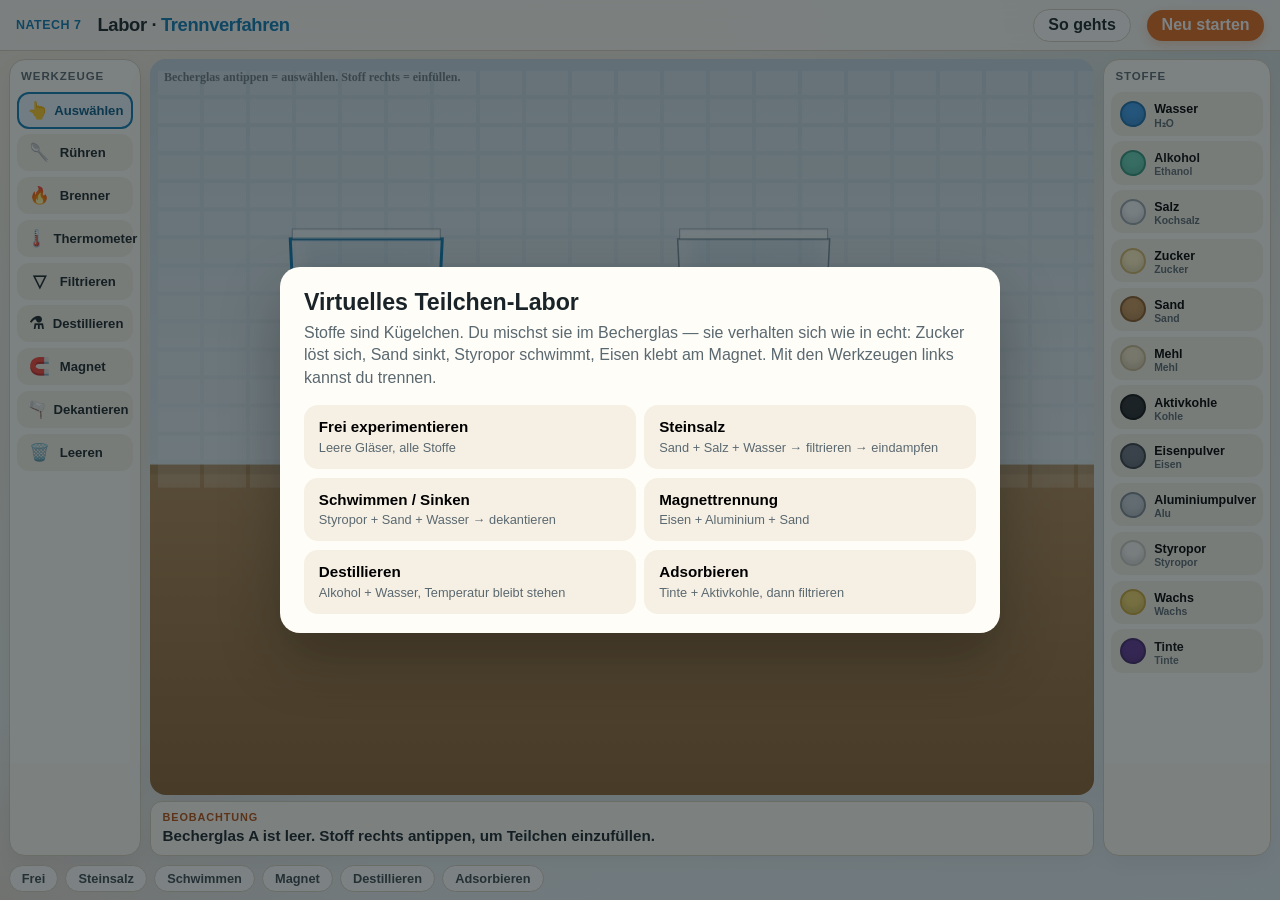
==== kapitel/6-arbeiten-im-labor/labor-trennverfahren.html @ 707d5e89 "Add a virtual particle lab for Trennverfahren. Students can mix substances as particles and try filt" ====
<!DOCTYPE html>
<html lang="de">
<head>
  <meta charset="UTF-8" />
  <meta name="viewport" content="width=device-width, initial-scale=1" />
  <title>Labor · Trennverfahren</title>
  <link rel="stylesheet" href="labor/labor.css" />
</head>
<body>
  <div class="app">
    <header class="top">
      <div class="badge">NaTech 7</div>
      <h1>Labor · <span>Trennverfahren</span></h1>
      <div class="grow"></div>
      <button class="btn ghost" type="button" id="btnHelp">So gehts</button>
      <button class="btn warn" type="button" id="btnReset">Neu starten</button>
    </header>

    <div class="workspace">
      <aside class="tools" id="tools"></aside>
      <div class="stage-wrap">
        <canvas id="lab" aria-label="Labor-Arbeitsfläche"></canvas>
        <div class="observe">
          <div class="k">Beobachtung</div>
          <p id="observe">Wähle ein Becherglas, dann einen Stoff rechts — oder starte unten ein Beispiel.</p>
        </div>
      </div>
      <aside class="shelf" id="shelf"></aside>
    </div>

    <div class="bottom" id="examples"></div>
  </div>

  <div class="intro" id="intro">
    <div class="card">
      <h2>Virtuelles Teilchen-Labor</h2>
      <p class="lead">
        Stoffe sind Kügelchen. Du mischst sie im Becherglas — sie verhalten sich wie in echt:
        Zucker löst sich, Sand sinkt, Styropor schwimmt, Eisen klebt am Magnet.
        Mit den Werkzeugen links kannst du trennen.
      </p>
      <div class="examples">
        <button class="ex" type="button" data-start="free"><b>Frei experimentieren</b><span>Leere Gläser, alle Stoffe</span></button>
        <button class="ex" type="button" data-start="salt"><b>Steinsalz</b><span>Sand + Salz + Wasser → filtrieren → eindampfen</span></button>
        <button class="ex" type="button" data-start="float"><b>Schwimmen / Sinken</b><span>Styropor + Sand + Wasser → dekantieren</span></button>
        <button class="ex" type="button" data-start="magnet"><b>Magnettrennung</b><span>Eisen + Aluminium + Sand</span></button>
        <button class="ex" type="button" data-start="distill"><b>Destillieren</b><span>Alkohol + Wasser, Temperatur bleibt stehen</span></button>
        <button class="ex" type="button" data-start="adsorb"><b>Adsorbieren</b><span>Tinte + Aktivkohle, dann filtrieren</span></button>
      </div>
    </div>
  </div>

  <script src="labor/substances.js"></script>
  <script src="labor/labor.js"></script>
</body>
</html>
---- kapitel/6-arbeiten-im-labor/labor/labor.css ----
:root {
  --bg: #f3eadc;
  --bg2: #e4eef4;
  --ink: #1a2428;
  --muted: #5a6870;
  --accent: #e36b1e;
  --accent-dark: #b84f0f;
  --natech: #0e7ab4;
  --panel: #fffdf8;
  --line: #d9cfbe;
  --ok: #2a9d8f;
  --bench: #c4a574;
  --glass: rgba(180, 210, 230, 0.28);
}

* { box-sizing: border-box; }
html, body {
  margin: 0;
  height: 100%;
  color: var(--ink);
  font-family: "Segoe UI", Calibri, sans-serif;
  background:
    radial-gradient(ellipse 80% 50% at 100% 0%, rgba(14,122,180,.14), transparent 55%),
    radial-gradient(ellipse 60% 40% at 0% 100%, rgba(227,107,30,.12), transparent 50%),
    linear-gradient(165deg, var(--bg), var(--bg2));
  overflow: hidden;
}

.app {
  height: 100%;
  display: grid;
  grid-template-rows: auto 1fr auto;
}

.top {
  display: flex;
  align-items: center;
  gap: 1rem;
  padding: .55rem 1rem .5rem;
  border-bottom: 1px solid var(--line);
  background: rgba(255,253,248,.82);
  backdrop-filter: blur(8px);
}
.top h1 {
  margin: 0;
  font-size: 1.15rem;
  font-weight: 750;
  letter-spacing: -.02em;
}
.top h1 span { color: var(--natech); }
.top .grow { flex: 1; }
.badge {
  font-size: .78rem;
  font-weight: 700;
  letter-spacing: .04em;
  text-transform: uppercase;
  color: var(--natech);
}

button {
  appearance: none;
  border: 0;
  cursor: pointer;
  font: inherit;
}
.btn {
  background: var(--natech);
  color: #fff;
  font-weight: 700;
  border-radius: 999px;
  padding: .4rem .9rem;
  box-shadow: 0 4px 12px rgba(14,122,180,.25);
}
.btn.ghost {
  background: #fff;
  color: var(--ink);
  border: 1px solid var(--line);
  box-shadow: none;
}
.btn.warn { background: var(--accent); box-shadow: 0 4px 12px rgba(227,107,30,.25); }

.workspace {
  min-height: 0;
  display: grid;
  grid-template-columns: 132px 1fr 168px;
  gap: .55rem;
  padding: .55rem;
}

.tools, .shelf {
  min-height: 0;
  overflow: auto;
  background: var(--panel);
  border: 1px solid var(--line);
  border-radius: 16px;
  padding: .45rem;
  display: flex;
  flex-direction: column;
  gap: .35rem;
  box-shadow: 0 8px 22px rgba(0,0,0,.05);
}
.col-title {
  font-size: .72rem;
  font-weight: 800;
  letter-spacing: .08em;
  text-transform: uppercase;
  color: var(--muted);
  padding: .15rem .25rem .25rem;
}

.tool {
  display: flex;
  align-items: center;
  gap: .4rem;
  width: 100%;
  text-align: left;
  background: #f7f1e6;
  border: 2px solid transparent;
  border-radius: 12px;
  padding: .38rem .45rem;
  font-weight: 700;
  font-size: .82rem;
  color: var(--ink);
}
.tool .ico {
  width: 1.7rem;
  text-align: center;
  font-size: 1.05rem;
}
.tool.active {
  border-color: var(--natech);
  background: #e7f4fb;
  color: #0a5a86;
}
.tool:hover { border-color: #c5dce8; }

.stage-wrap {
  min-height: 0;
  display: grid;
  grid-template-rows: 1fr auto;
  gap: .4rem;
}
#lab {
  width: 100%;
  height: 100%;
  display: block;
  border-radius: 16px;
  background: #dfeaf0;
  box-shadow: inset 0 0 0 1px rgba(0,0,0,.06), 0 10px 28px rgba(0,0,0,.06);
  touch-action: none;
  cursor: crosshair;
}
.observe {
  background: var(--panel);
  border: 1px solid var(--line);
  border-radius: 12px;
  padding: .55rem .75rem;
  min-height: 3.1rem;
  box-shadow: 0 6px 16px rgba(0,0,0,.04);
}
.observe .k {
  font-size: .68rem;
  font-weight: 800;
  letter-spacing: .08em;
  text-transform: uppercase;
  color: var(--accent-dark);
}
.observe p {
  margin: .15rem 0 0;
  font-size: .95rem;
  font-weight: 600;
  line-height: 1.35;
}

.jar {
  display: grid;
  grid-template-columns: 28px 1fr;
  gap: .4rem;
  align-items: center;
  background: #f7f1e6;
  border: 2px solid transparent;
  border-radius: 12px;
  padding: .32rem .4rem;
  text-align: left;
}
.jar:hover { border-color: #c5dce8; }
.jar.extra { opacity: .95; }
.jar .swatch {
  width: 26px;
  height: 26px;
  border-radius: 50%;
  border: 2px solid rgba(0,0,0,.18);
  box-shadow: inset 0 -4px 6px rgba(0,0,0,.12);
}
.jar .nm {
  font-size: .78rem;
  font-weight: 750;
  line-height: 1.15;
}
.jar .sub {
  display: block;
  font-size: .65rem;
  color: var(--muted);
  font-weight: 600;
}

.bottom {
  display: flex;
  gap: .45rem;
  padding: 0 .55rem .5rem;
  overflow-x: auto;
}
.chip {
  flex: 0 0 auto;
  background: #fff;
  border: 1px solid var(--line);
  border-radius: 999px;
  padding: .32rem .75rem;
  font-size: .8rem;
  font-weight: 700;
  color: #3d4a50;
}
.chip:hover { border-color: var(--natech); color: var(--natech); }

.intro {
  position: fixed;
  inset: 0;
  background: rgba(18, 28, 32, .55);
  display: flex;
  align-items: center;
  justify-content: center;
  z-index: 20;
  padding: 1rem;
}
.intro.hidden { display: none; }
.card {
  width: min(720px, 100%);
  background: var(--panel);
  border-radius: 20px;
  padding: 1.4rem 1.5rem 1.2rem;
  box-shadow: 0 24px 60px rgba(0,0,0,.28);
}
.card h2 {
  margin: 0 0 .35rem;
  font-size: 1.45rem;
}
.card .lead {
  margin: 0 0 1rem;
  color: var(--muted);
  line-height: 1.4;
}
.examples {
  display: grid;
  grid-template-columns: 1fr 1fr;
  gap: .55rem;
}
.ex {
  text-align: left;
  background: #f6f0e4;
  border-radius: 14px;
  padding: .7rem .8rem;
  border: 2px solid transparent;
}
.ex:hover { border-color: var(--natech); }
.ex b { display: block; font-size: .95rem; margin-bottom: .15rem; }
.ex span { color: var(--muted); font-size: .8rem; }

@media (max-width: 900px) {
  .workspace { grid-template-columns: 108px 1fr 132px; }
  .examples { grid-template-columns: 1fr; }
}
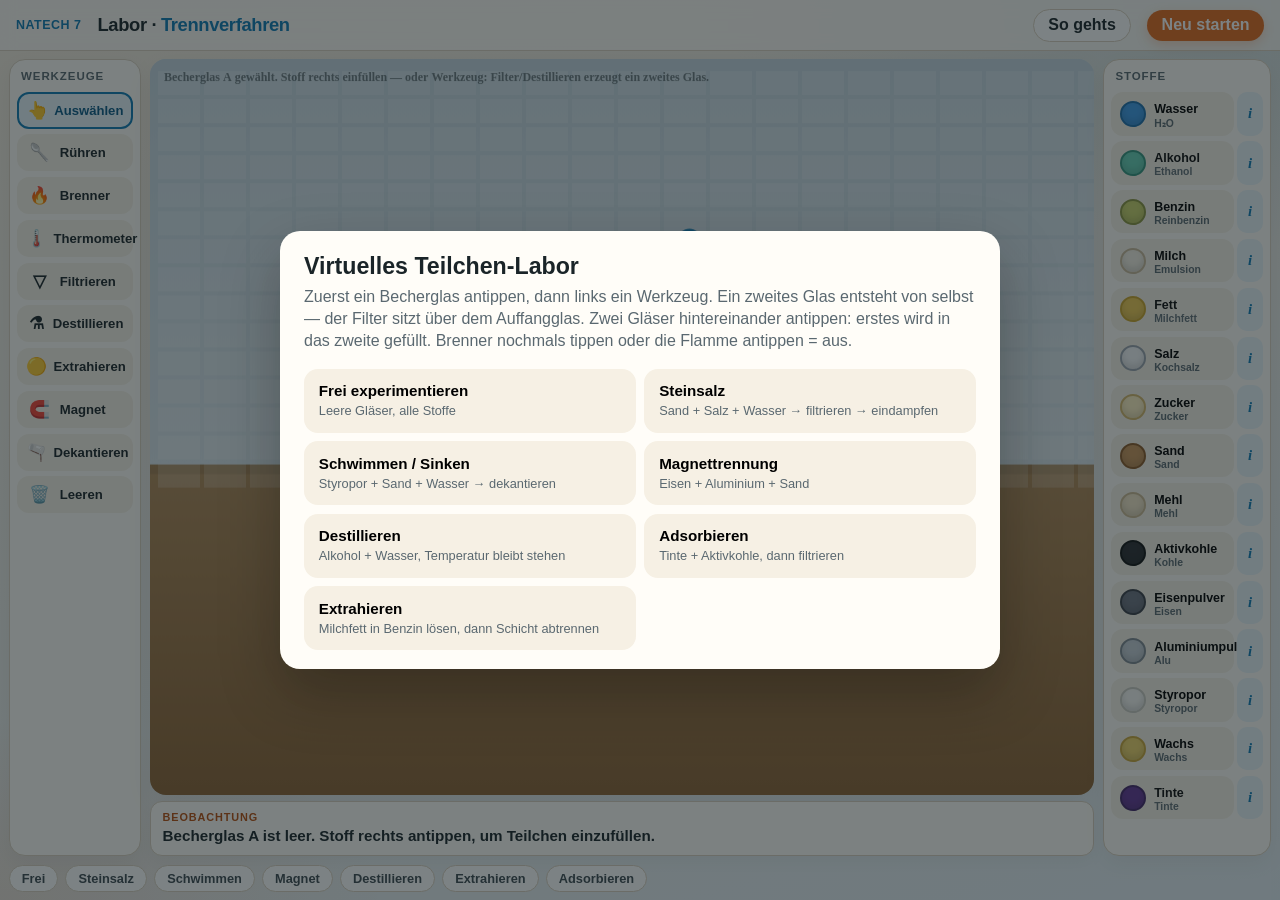
==== commit eb6cd3f2: "Ready the Trennverfahren particle lab for class: extraction, substance facts, and sturdier physics. " ====
--- a/kapitel/6-arbeiten-im-labor/labor-trennverfahren.html
+++ b/kapitel/6-arbeiten-im-labor/labor-trennverfahren.html
@@ -31,13 +31,29 @@
     <div class="bottom" id="examples"></div>
   </div>
 
+  <div class="factsheet hidden" id="factsheet" hidden>
+    <div class="fact-card" role="dialog" aria-modal="true" aria-labelledby="factTitle">
+      <button class="fact-close" type="button" id="factClose" aria-label="Schliessen">×</button>
+      <div class="fact-head">
+        <span class="fact-swatch" id="factSwatch"></span>
+        <div>
+          <h2 id="factTitle">Stoff</h2>
+          <p class="fact-short" id="factShort"></p>
+        </div>
+      </div>
+      <dl class="fact-list" id="factList"></dl>
+      <p class="fact-note">Werte im Applet, vereinfacht fürs Teilchenmodell — nicht massstabsgetreu.</p>
+    </div>
+  </div>
+
   <div class="intro" id="intro">
     <div class="card">
       <h2>Virtuelles Teilchen-Labor</h2>
       <p class="lead">
-        Stoffe sind Kügelchen. Du mischst sie im Becherglas — sie verhalten sich wie in echt:
-        Zucker löst sich, Sand sinkt, Styropor schwimmt, Eisen klebt am Magnet.
-        Mit den Werkzeugen links kannst du trennen.
+        Zuerst ein Becherglas antippen, dann links ein Werkzeug.
+        Ein zweites Glas entsteht von selbst — der Filter sitzt über dem Auffangglas.
+        Zwei Gläser hintereinander antippen: erstes wird in das zweite gefüllt.
+        Brenner nochmals tippen oder die Flamme antippen = aus.
       </p>
       <div class="examples">
         <button class="ex" type="button" data-start="free"><b>Frei experimentieren</b><span>Leere Gläser, alle Stoffe</span></button>
@@ -46,6 +62,7 @@
         <button class="ex" type="button" data-start="magnet"><b>Magnettrennung</b><span>Eisen + Aluminium + Sand</span></button>
         <button class="ex" type="button" data-start="distill"><b>Destillieren</b><span>Alkohol + Wasser, Temperatur bleibt stehen</span></button>
         <button class="ex" type="button" data-start="adsorb"><b>Adsorbieren</b><span>Tinte + Aktivkohle, dann filtrieren</span></button>
+        <button class="ex" type="button" data-start="extract"><b>Extrahieren</b><span>Milchfett in Benzin lösen, dann Schicht abtrennen</span></button>
       </div>
     </div>
   </div>
--- a/kapitel/6-arbeiten-im-labor/labor/labor.css
+++ b/kapitel/6-arbeiten-im-labor/labor/labor.css
@@ -132,6 +132,11 @@
   background: #e7f4fb;
   color: #0a5a86;
 }
+.tool.lit {
+  border-color: var(--accent);
+  background: #fff1e6;
+  color: var(--accent-dark);
+}
 .tool:hover { border-color: #c5dce8; }
 
 .stage-wrap {
@@ -172,6 +177,116 @@
   line-height: 1.35;
 }
 
+.jar-wrap {
+  display: grid;
+  grid-template-columns: 1fr 26px;
+  gap: 3px;
+  align-items: stretch;
+}
+.jar-info {
+  border-radius: 10px;
+  background: #e8f3f9;
+  color: var(--natech);
+  font-weight: 800;
+  font-size: .92rem;
+  font-family: Georgia, "Times New Roman", serif;
+  font-style: italic;
+  line-height: 1;
+  min-width: 26px;
+  padding: 0;
+}
+.jar-info:hover {
+  background: var(--natech);
+  color: #fff;
+}
+
+.factsheet {
+  position: fixed;
+  inset: 0;
+  background: rgba(18, 28, 32, .55);
+  display: flex;
+  align-items: center;
+  justify-content: center;
+  z-index: 30;
+  padding: 1rem;
+}
+.factsheet.hidden,
+.factsheet[hidden] { display: none; }
+.fact-card {
+  width: min(420px, 100%);
+  max-height: min(92vh, 640px);
+  overflow: auto;
+  background: var(--panel);
+  border-radius: 20px;
+  padding: 1.15rem 1.25rem 1rem;
+  box-shadow: 0 24px 60px rgba(0,0,0,.28);
+  position: relative;
+}
+.fact-close {
+  position: absolute;
+  top: .55rem;
+  right: .65rem;
+  width: 2rem;
+  height: 2rem;
+  border-radius: 999px;
+  background: #f0e8d8;
+  font-size: 1.35rem;
+  line-height: 1;
+  color: var(--ink);
+}
+.fact-close:hover { background: #e36b1e; color: #fff; }
+.fact-head {
+  display: flex;
+  gap: .7rem;
+  align-items: center;
+  margin: 0 1.6rem .85rem 0;
+}
+.fact-swatch {
+  width: 36px;
+  height: 36px;
+  border-radius: 50%;
+  border: 2px solid rgba(0,0,0,.18);
+  flex: 0 0 auto;
+  box-shadow: inset 0 -4px 6px rgba(0,0,0,.12);
+}
+.fact-card h2 {
+  margin: 0;
+  font-size: 1.25rem;
+}
+.fact-short {
+  margin: .1rem 0 0;
+  color: var(--muted);
+  font-weight: 650;
+  font-size: .85rem;
+}
+.fact-list {
+  margin: 0;
+  display: grid;
+  grid-template-columns: 8.2rem 1fr;
+  gap: .35rem .7rem;
+  font-size: .88rem;
+  line-height: 1.35;
+}
+.fact-list dt {
+  margin: 0;
+  color: var(--muted);
+  font-weight: 750;
+  font-size: .72rem;
+  letter-spacing: .04em;
+  text-transform: uppercase;
+  padding-top: .12rem;
+}
+.fact-list dd {
+  margin: 0;
+  font-weight: 650;
+}
+.fact-note {
+  margin: .85rem 0 0;
+  font-size: .72rem;
+  color: var(--muted);
+  line-height: 1.35;
+}
+
 .jar {
   display: grid;
   grid-template-columns: 28px 1fr;
@@ -182,6 +297,7 @@
   border-radius: 12px;
   padding: .32rem .4rem;
   text-align: left;
+  min-width: 0;
 }
 .jar:hover { border-color: #c5dce8; }
 .jar.extra { opacity: .95; }
